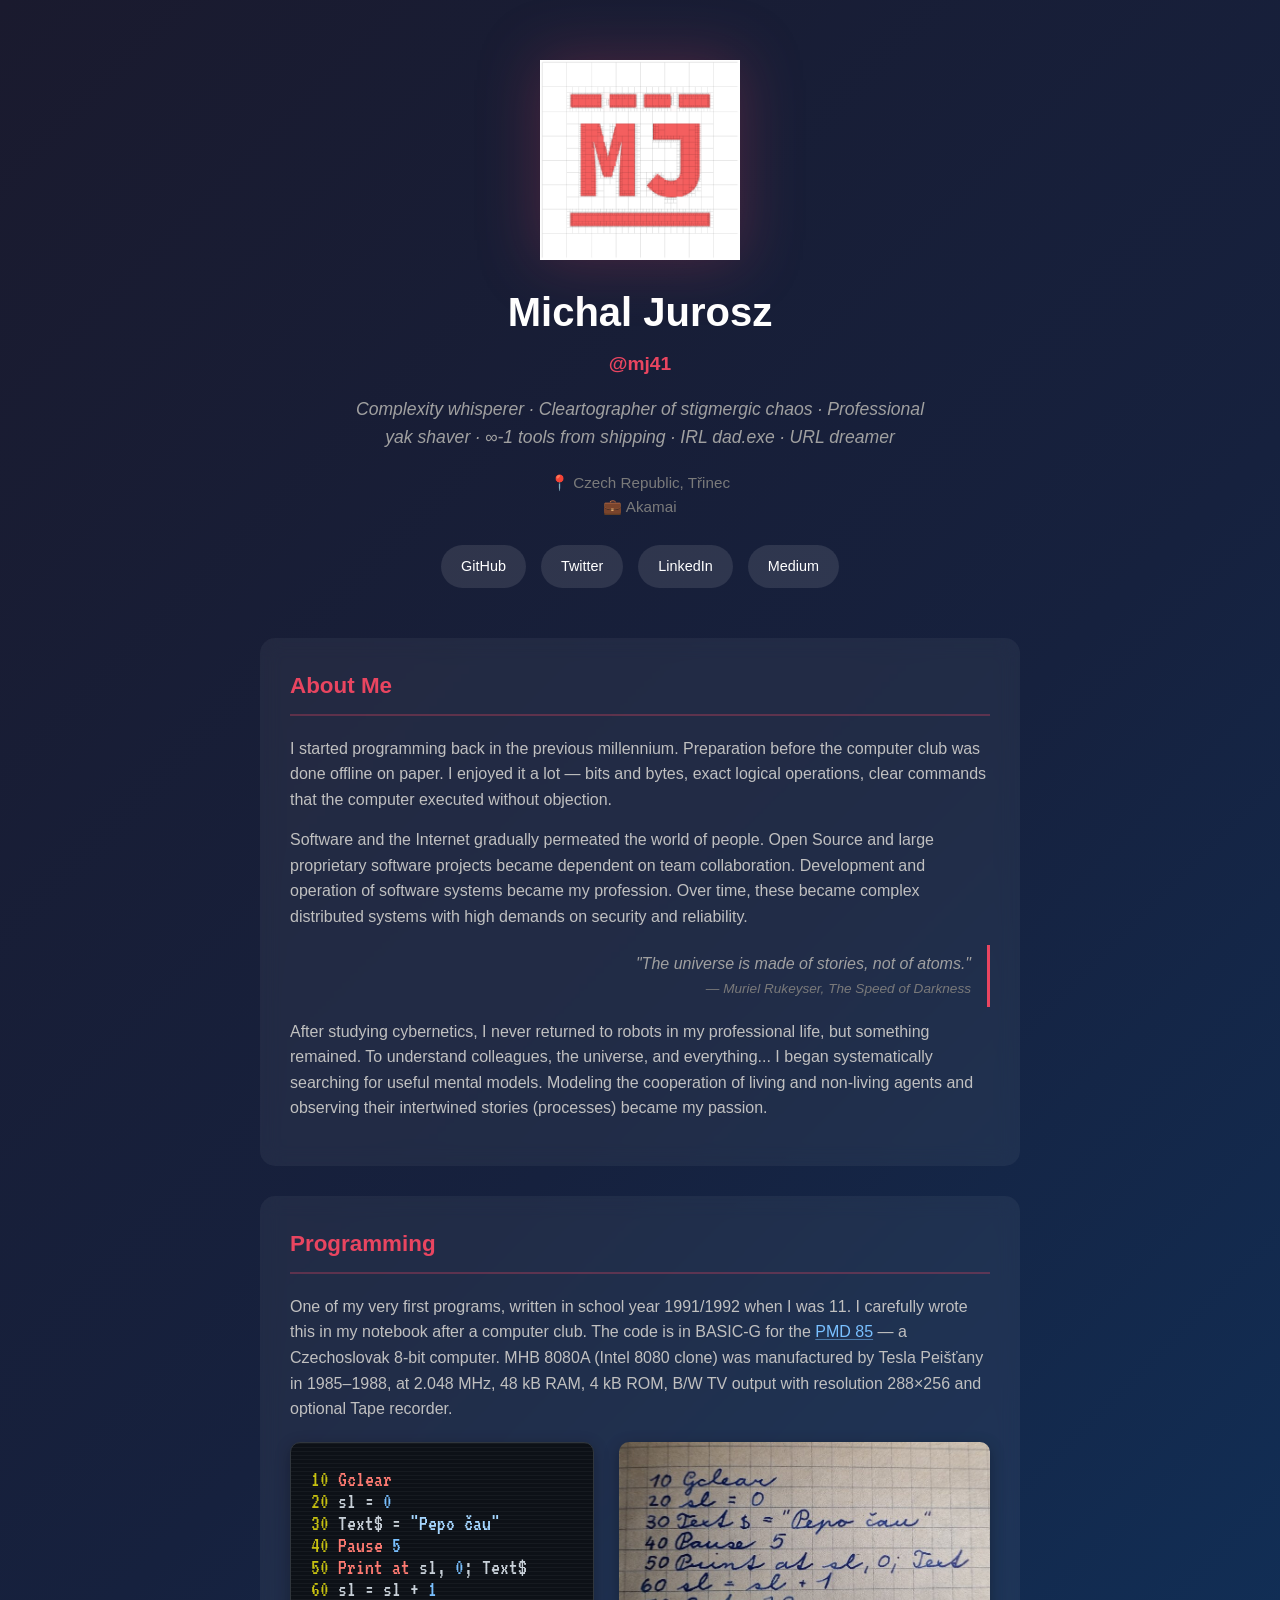
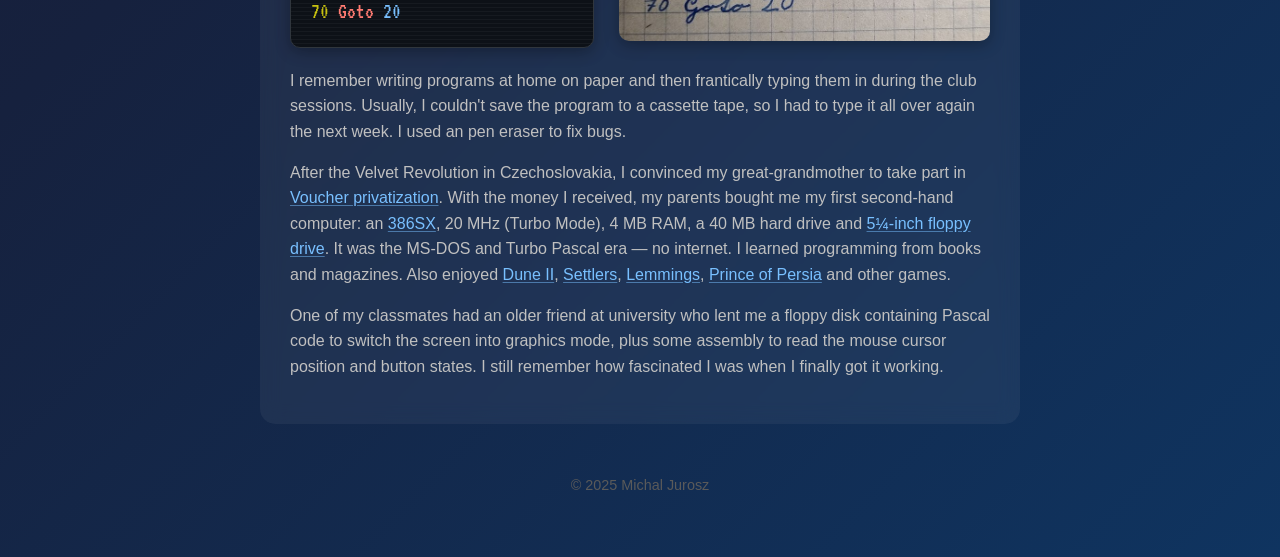
==== index.html @ a4646482 "Refresh to replace mj41.cz" ====
<!DOCTYPE html>
<html lang="en">
<head>
    <meta charset="UTF-8">
    <meta name="viewport" content="width=device-width, initial-scale=1.0">
    <meta name="description" content="Personal website of Michal Jurosz (mj41) - Complexity whisperer and software engineer.">
    <title>Michal Jurosz | mj41</title>
    <link rel="preconnect" href="https://fonts.googleapis.com">
    <link rel="preconnect" href="https://fonts.gstatic.com" crossorigin>
    <link href="https://fonts.googleapis.com/css2?family=VT323&display=swap" rel="stylesheet">
    <link rel="stylesheet" href="style.css">
</head>
<body>
    <div class="container">
        <header class="profile-header">
            <img src="images/mj41logo.png" alt="MJ" class="logo">
            <h1>Michal Jurosz</h1>
            <p class="username">@mj41</p>
            <p class="tagline">
                Complexity whisperer · Cleartographer of stigmergic chaos · Professional yak shaver · ∞-1 tools from shipping · IRL dad.exe · URL dreamer
            </p>
            <p class="location">Czech Republic, Třinec</p>
            <p class="location company">Akamai</p>
            
            <div class="social-links">
                <a href="https://github.com/mj41" target="_blank" rel="noopener noreferrer">GitHub</a>
                <a href="https://twitter.com/mj41cz" target="_blank" rel="noopener noreferrer">Twitter</a>
                <a href="https://www.linkedin.com/in/jurosz/" target="_blank" rel="noopener noreferrer">LinkedIn</a>
                <a href="https://blog.mj41.cz/" target="_blank" rel="noopener noreferrer">Medium</a>
            </div>
        </header>

        <section class="section">
            <h2>About Me</h2>
            <p>
                I started programming back in the previous millennium. Preparation before the computer club was done offline on paper. I enjoyed it a lot — bits and bytes, exact logical operations, clear commands that the computer executed without objection.
            </p>
            <p>
                Software and the Internet gradually permeated the world of people. Open Source and large proprietary software projects became dependent on team collaboration. Development and operation of software systems became my profession. Over time, these became complex distributed systems with high demands on security and reliability.
            </p>
            <blockquote>
                "The universe is made of stories, not of atoms."
                <footer>— Muriel Rukeyser, The Speed of Darkness</footer>
            </blockquote>
            <p>
                After studying cybernetics, I never returned to robots in my professional life, but something remained. To understand colleagues, the universe, and everything... I began systematically searching for useful mental models. Modeling the cooperation of living and non-living agents and observing their intertwined stories (processes) became my passion.
            </p>
        </section>

        <section class="section">
            <h2>Programming</h2>
            <p>
                One of my very first programs, written in school year 1991/1992 when I was 11. I carefully wrote this in my notebook after a computer club. The code is in BASIC-G for the <a href="https://en.wikipedia.org/wiki/PMD_85">PMD 85</a> — a Czechoslovak 8-bit computer. MHB 8080A (Intel 8080 clone) was manufactured by Tesla Peišťany in 1985–1988, at 2.048 MHz, 48 kB RAM, 4 kB ROM, B/W TV output with resolution 288×256 and optional Tape recorder.
            </p>
            <div class="code-and-image">
                <div class="code-block pmd-screen">
                    <div><span class="line-num">10&nbsp;</span><span class="keyword">Gclear</span></div>
                    <div><span class="line-num">20&nbsp;</span>sl = <span class="number">0</span></div>
                    <div><span class="line-num">30&nbsp;</span>Text$ = <span class="string">"Pepo čau"</span></div>
                    <div><span class="line-num">40&nbsp;</span><span class="keyword">Pause</span> <span class="number">5</span></div>
                    <div><span class="line-num">50&nbsp;</span><span class="keyword">Print at</span> sl, <span class="number">0</span>; Text$</div>
                    <div><span class="line-num">60&nbsp;</span>sl = sl + <span class="number">1</span></div>
                    <div><span class="line-num">70&nbsp;</span><span class="keyword">Goto</span> <span class="number">20</span></div>
                </div>
                <div class="notebook-image">
                    <img src="images/program-1-web.jpg" alt="My first program - handwritten BASIC code in notebook">
                </div>
            </div>
            <p>
                I remember writing programs at home on paper and then frantically typing them in during the club sessions. Usually, I couldn't save the program to a cassette tape, so I had to type it all over again the next week. I used an pen eraser to fix bugs.
            </p>
            <p>
                After the Velvet Revolution in Czechoslovakia, I convinced my great-grandmother to take part in <a href="https://en.wikipedia.org/wiki/Voucher_privatization">Voucher privatization</a>. With the money I received, my parents bought me my first second-hand computer: an <a href="https://en.wikipedia.org/wiki/I386#80386SX">386SX</a>, 20 MHz (Turbo Mode), 4 MB RAM, a 40 MB hard drive and <a href="https://en.wikipedia.org/wiki/Floppy_disk#5%C2%BC-inch">5¼-inch floppy drive</a>. It was the MS-DOS and Turbo Pascal era — no internet. I learned programming from books and magazines. Also enjoyed <a href="https://en.wikipedia.org/wiki/Dune_II">Dune II</a>, <a href="https://en.wikipedia.org/wiki/The_Settlers">Settlers</a>, <a href="https://en.wikipedia.org/wiki/Lemmings_(video_game)">Lemmings</a>, <a href="https://en.wikipedia.org/wiki/Prince_of_Persia_(1989_video_game)">Prince of Persia</a> and other games.
            </p>
            <p>
                One of my classmates had an older friend at university who lent me a floppy disk containing Pascal code to switch the screen into graphics mode, plus some assembly to read the mouse cursor position and button states. I still remember how fascinated I was when I finally got it working.
            </p>
        </section>

        <footer class="footer">
            <p>© 2025 Michal Jurosz</p>
        </footer>
    </div>
</body>
</html>
---- style.css ----
* {
    margin: 0;
    padding: 0;
    box-sizing: border-box;
}

body {
    font-family: -apple-system, BlinkMacSystemFont, 'Segoe UI', Roboto, Oxygen, Ubuntu, sans-serif;
    background: linear-gradient(135deg, #1a1a2e 0%, #16213e 50%, #0f3460 100%);
    color: #e4e4e4;
    min-height: 100vh;
    line-height: 1.6;
}

a {
    color: #79c0ff;
    text-decoration: underline;
    text-decoration-color: rgba(121, 192, 255, 0.5);
    text-underline-offset: 2px;
}

a:hover {
    color: #a5d6ff;
    text-decoration-color: rgba(165, 214, 255, 0.8);
}

.container {
    max-width: 800px;
    margin: 0 auto;
    padding: 60px 20px;
}

.profile-header {
    text-align: center;
    margin-bottom: 50px;
}

.logo {
    width: 200px;
    height: auto;
    margin: 0 auto 20px;
    display: block;
    filter: drop-shadow(0 0 30px rgba(233, 69, 96, 0.25));
}

h1 {
    font-size: 2.5em;
    color: #fff;
    margin-bottom: 5px;
}

.username {
    color: #e94560;
    font-size: 1.2em;
    margin-bottom: 15px;
    font-weight: bold;
}

.tagline {
    color: #a0a0a0;
    font-style: italic;
    max-width: 600px;
    margin: 0 auto 20px;
    font-size: 1.1em;
}

.location {
    color: #7a7a7a;
    font-size: 0.95em;
}

.location::before {
    content: "📍 ";
}

.company::before {
    content: "💼 ";
}

.social-links {
    display: flex;
    justify-content: center;
    gap: 15px;
    margin-top: 25px;
    flex-wrap: wrap;
}

.social-links a {
    display: inline-flex;
    align-items: center;
    gap: 8px;
    padding: 10px 20px;
    background: rgba(255, 255, 255, 0.1);
    color: #fff;
    text-decoration: none;
    border-radius: 25px;
    transition: all 0.3s ease;
    font-size: 0.9em;
}

.social-links a:hover {
    background: #e94560;
    transform: translateY(-2px);
}

.section {
    background: rgba(255, 255, 255, 0.05);
    border-radius: 15px;
    padding: 30px;
    margin-bottom: 30px;
    backdrop-filter: blur(10px);
}

.section h2 {
    color: #e94560;
    margin-bottom: 20px;
    font-size: 1.4em;
    border-bottom: 2px solid rgba(233, 69, 96, 0.3);
    padding-bottom: 10px;
}

.section p {
    color: #c0c0c0;
    margin-bottom: 15px;
}

blockquote {
    border-left: none;
    border-right: 3px solid #e94560;
    padding: 8px 16px 8px 0;
    margin: 12px 0;
    max-width: 560px;
    margin-left: auto;
    font-style: italic;
    text-align: right;
    line-height: 1.35;
    color: #a0a0a0;
}

blockquote footer {
    margin-top: 6px;
    font-size: 0.85em;
    text-align: right;
    color: #7a7a7a;
}

.footer {
    text-align: center;
    margin-top: 50px;
    color: #5a5a5a;
    font-size: 0.9em;
}

.code-block {
    background: #0d1117;
    border-radius: 10px;
    box-shadow: 0 4px 15px rgba(0, 0, 0, 0.3);
    padding: 25px 10px 0 25px;
    font-family: 'VT323', 'Courier New', monospace;
    font-size: 22px;
    line-height: 1;
    color: #c9d1d9;
    overflow-x: auto;
    margin: 15px 0;
    border: 1px solid #30363d;
}

.code-block > div {
    white-space: nowrap;
}

.pmd-screen {
    max-width: 364px;
    padding: 25px 20px;
    background-image: linear-gradient(rgba(255, 255, 255, 0.04) 1px, transparent 1px);
    background-size: 100% 4px;
    overflow-y: hidden;
}

.code-block .line-num {
    color: #c7c110;
    display: inline-block;
    min-width: 3ch;
    text-align: right;
}

.code-block .keyword {
    color: #ff7b72;
}

.code-block .string {
    color: #a5d6ff;
}

.code-block .number {
    color: #79c0ff;
}

.code-and-image {
    display: grid;
    grid-template-columns: 0.9fr 1.1fr;
    gap: 25px;
    align-items: start;
    margin: 20px 0;
}

@media (max-width: 700px) {
    .code-and-image {
        grid-template-columns: 1fr;
    }
}

.code-and-image .code-block {
    margin: 0;
}

.code-and-image .notebook-image {
    border-radius: 10px;
    overflow: hidden;
    box-shadow: 0 4px 15px rgba(0, 0, 0, 0.3);
}

.code-and-image .notebook-image img {
    width: 100%;
    height: auto;
    display: block;
}
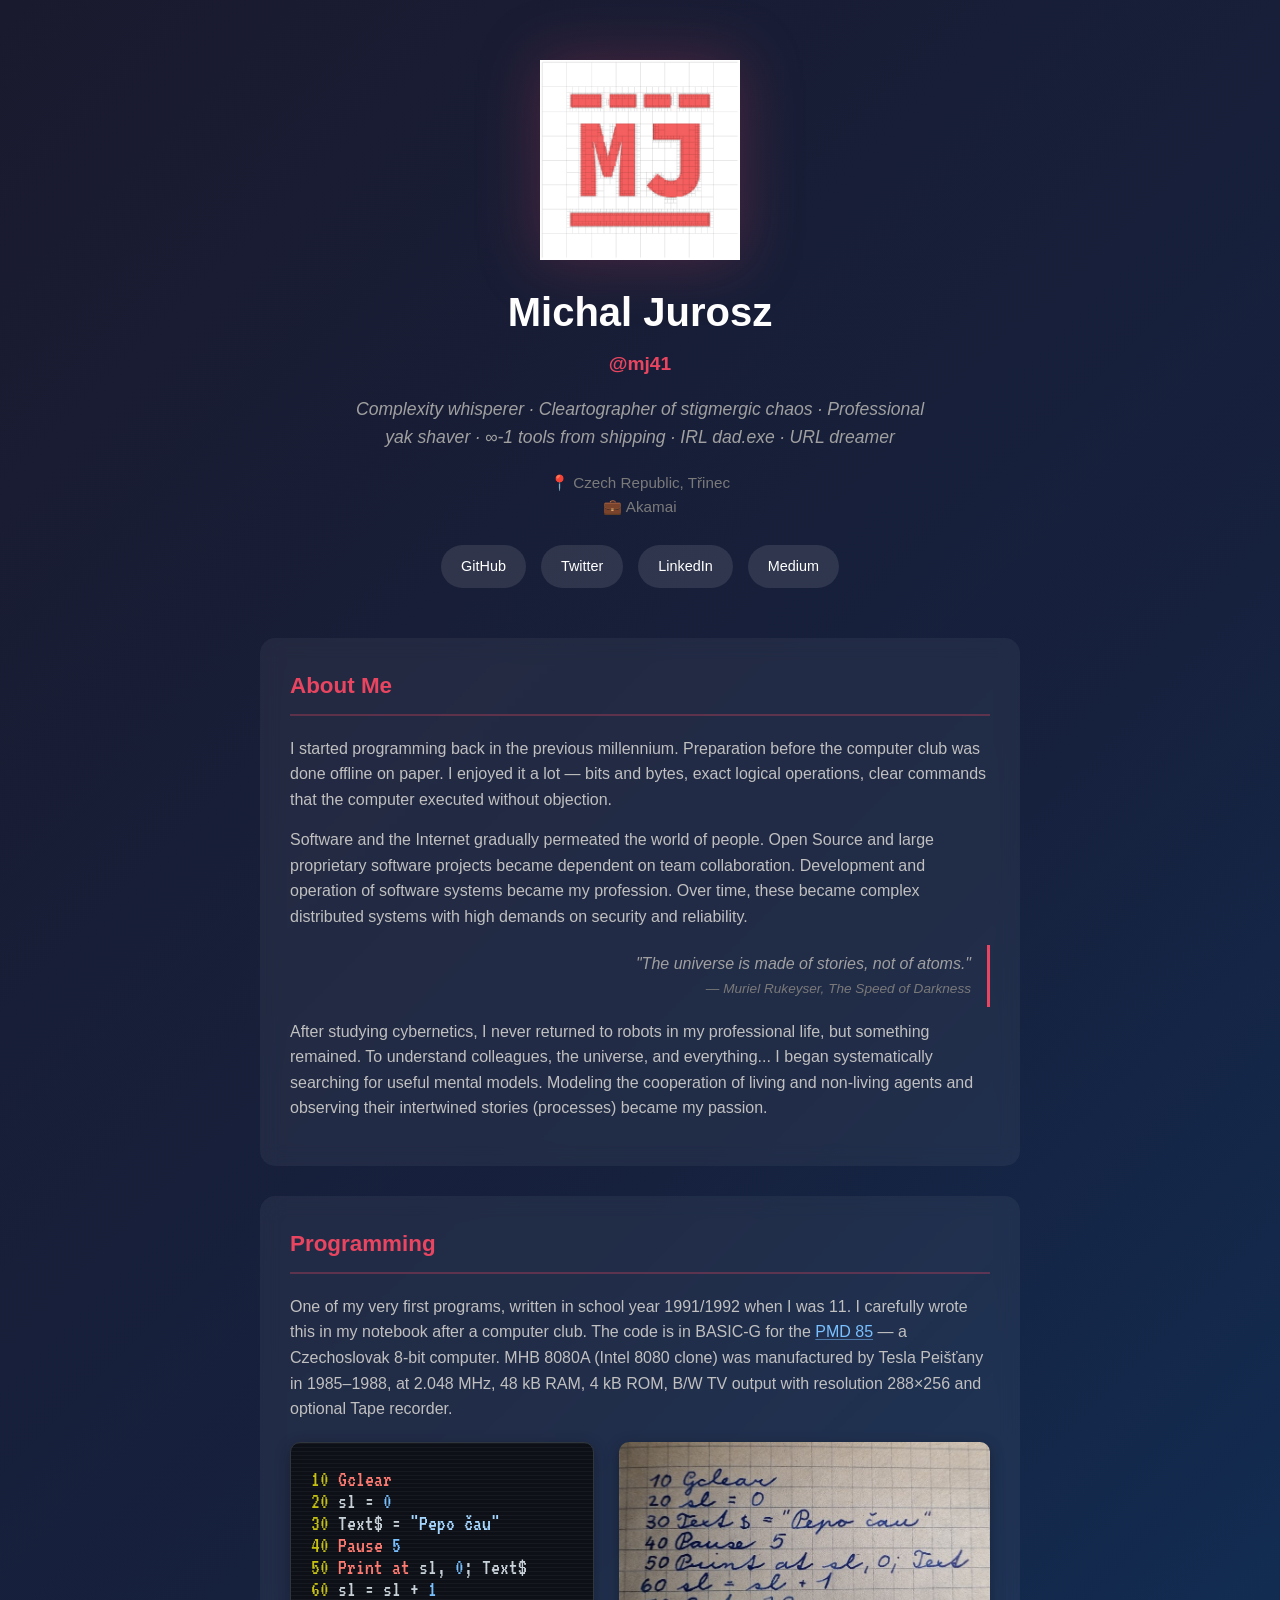
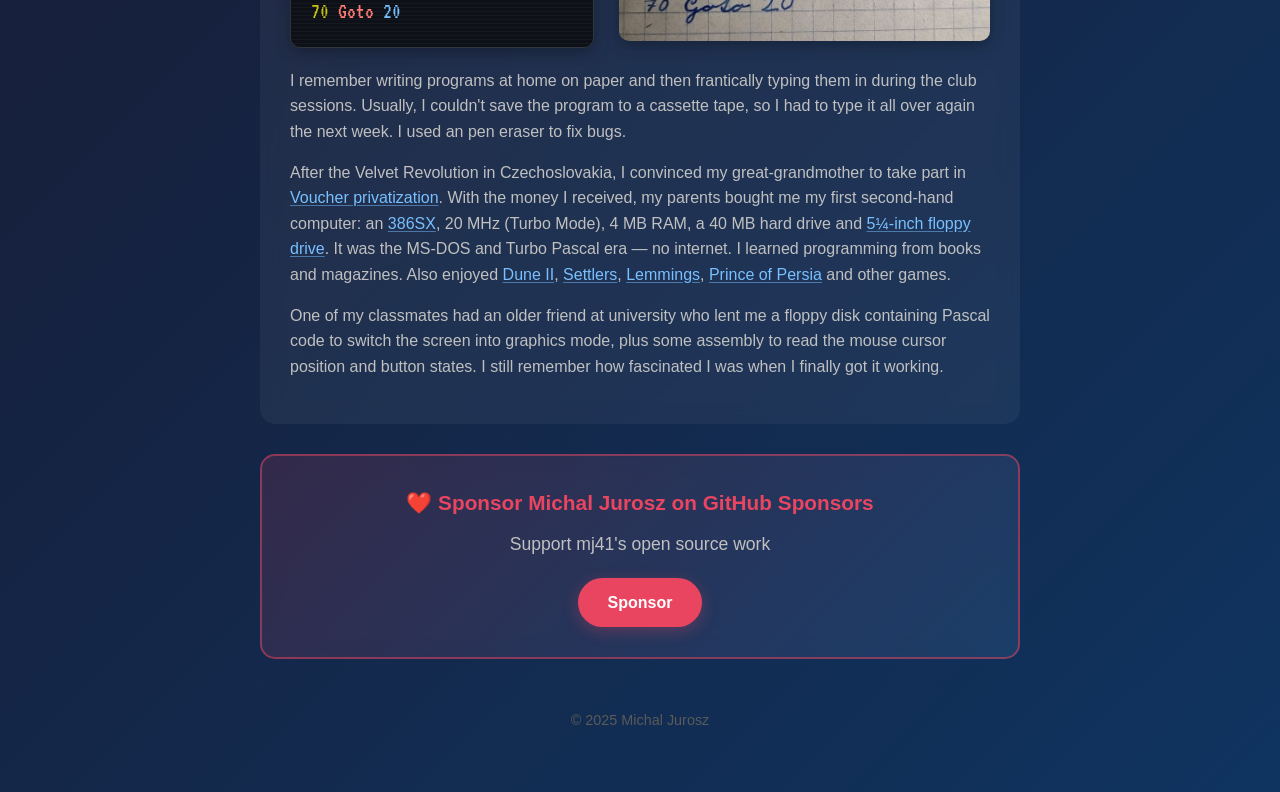
==== commit 8cb87abb: "Sponsors link" ====
--- a/index.html
+++ b/index.html
@@ -21,7 +21,7 @@
             </p>
             <p class="location">Czech Republic, Třinec</p>
             <p class="location company">Akamai</p>
-            
+
             <div class="social-links">
                 <a href="https://github.com/mj41" target="_blank" rel="noopener noreferrer">GitHub</a>
                 <a href="https://twitter.com/mj41cz" target="_blank" rel="noopener noreferrer">Twitter</a>
@@ -77,6 +77,14 @@
             </p>
         </section>
 
+        <section class="sponsor-section">
+            <div class="sponsor-content">
+                <h2>❤️ Sponsor Michal Jurosz on GitHub Sponsors</h2>
+                <p>Support mj41's open source work</p>
+                <a href="https://github.com/sponsors/mj41" target="_blank" rel="noopener noreferrer" class="sponsor-button">Sponsor</a>
+            </div>
+        </section>
+
         <footer class="footer">
             <p>© 2025 Michal Jurosz</p>
         </footer>
--- a/style.css
+++ b/style.css
@@ -100,6 +100,46 @@
 
 .social-links a:hover {
     background: #e94560;
+    transform: translateY(-2px);
+}
+
+.sponsor-section {
+    background: linear-gradient(135deg, rgba(233, 69, 96, 0.15), rgba(121, 192, 255, 0.1));
+    border: 2px solid rgba(233, 69, 96, 0.5);
+    border-radius: 15px;
+    padding: 30px;
+    margin-bottom: 30px;
+    backdrop-filter: blur(10px);
+    text-align: center;
+}
+
+.sponsor-content h2 {
+    color: #e94560;
+    margin-bottom: 10px;
+    font-size: 1.3em;
+}
+
+.sponsor-content p {
+    color: #c0c0c0;
+    margin-bottom: 20px;
+    font-size: 1.1em;
+}
+
+.sponsor-button {
+    display: inline-block;
+    padding: 12px 30px;
+    background: #e94560;
+    color: #fff !important;
+    text-decoration: none !important;
+    border-radius: 25px;
+    font-weight: bold;
+    transition: all 0.3s ease;
+    box-shadow: 0 4px 15px rgba(233, 69, 96, 0.3);
+}
+
+.sponsor-button:hover {
+    background: #ff5a7a;
+    box-shadow: 0 6px 20px rgba(233, 69, 96, 0.5);
     transform: translateY(-2px);
 }
 
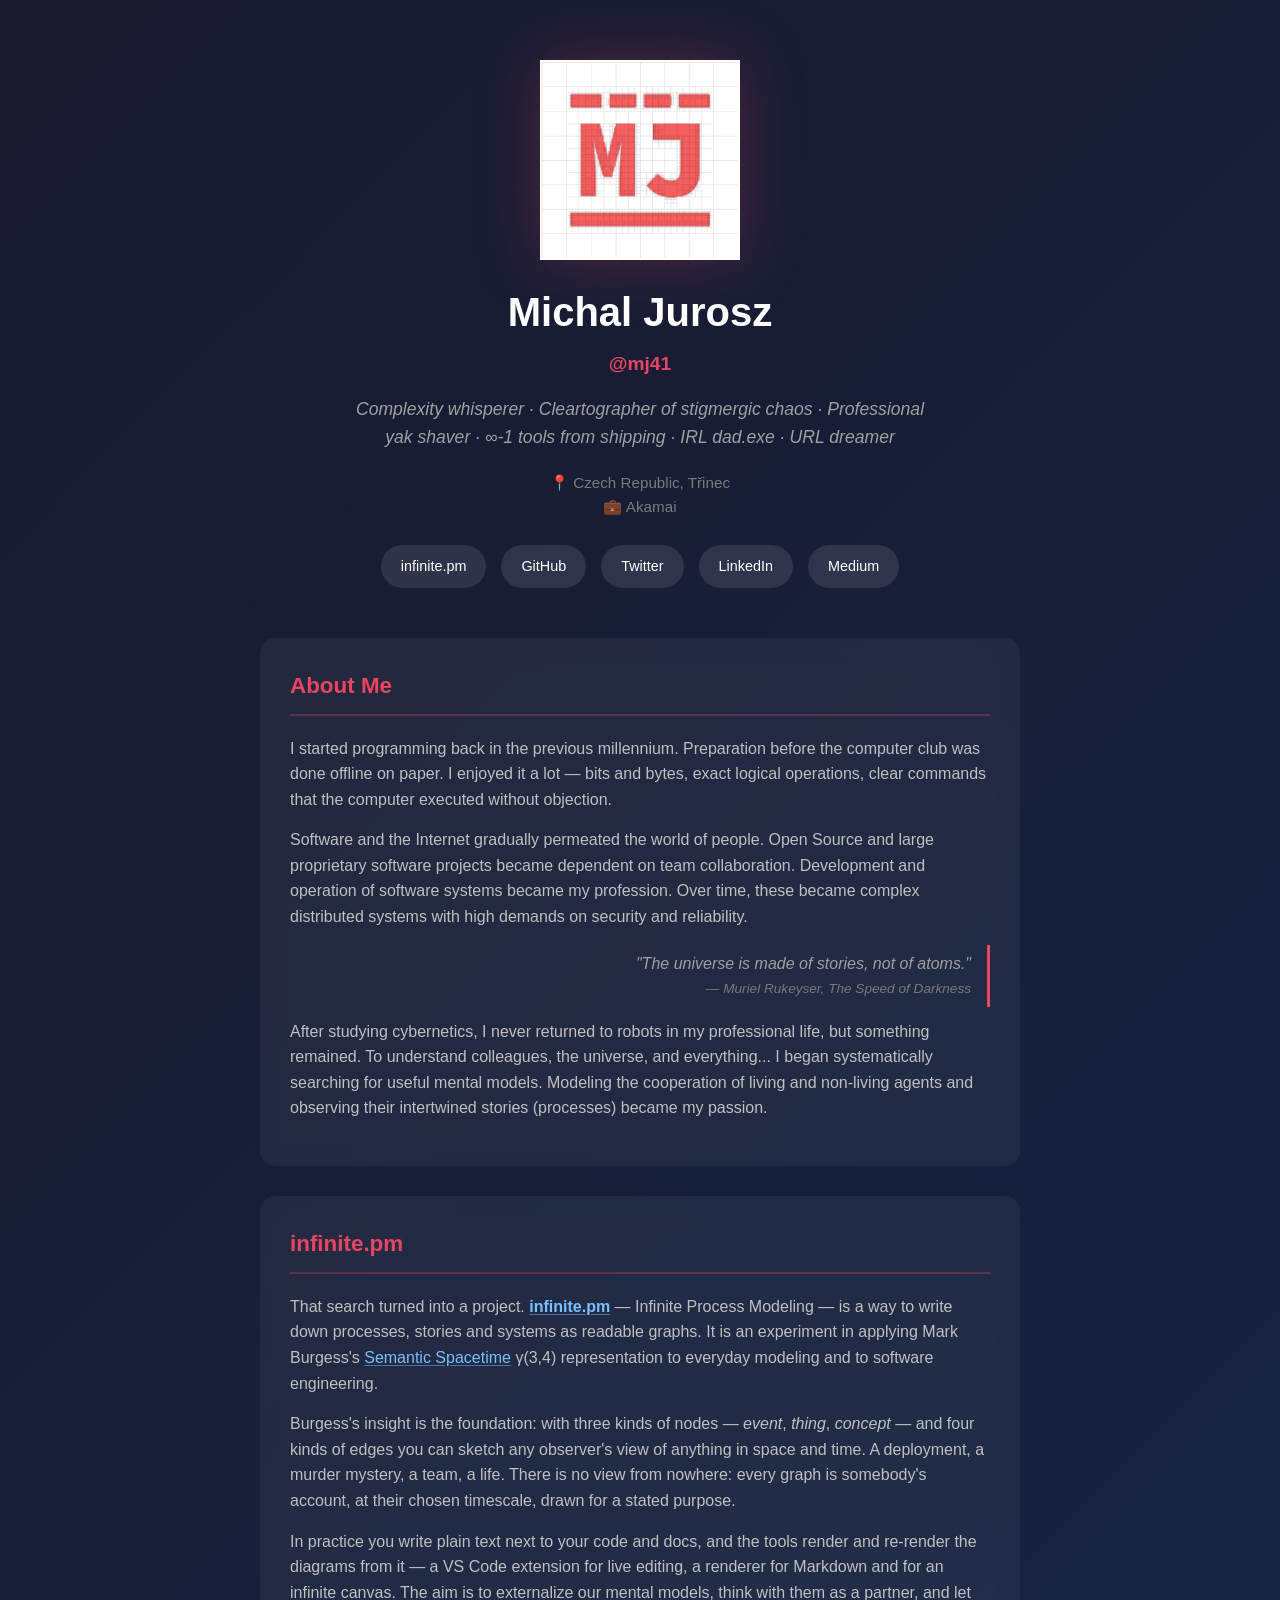
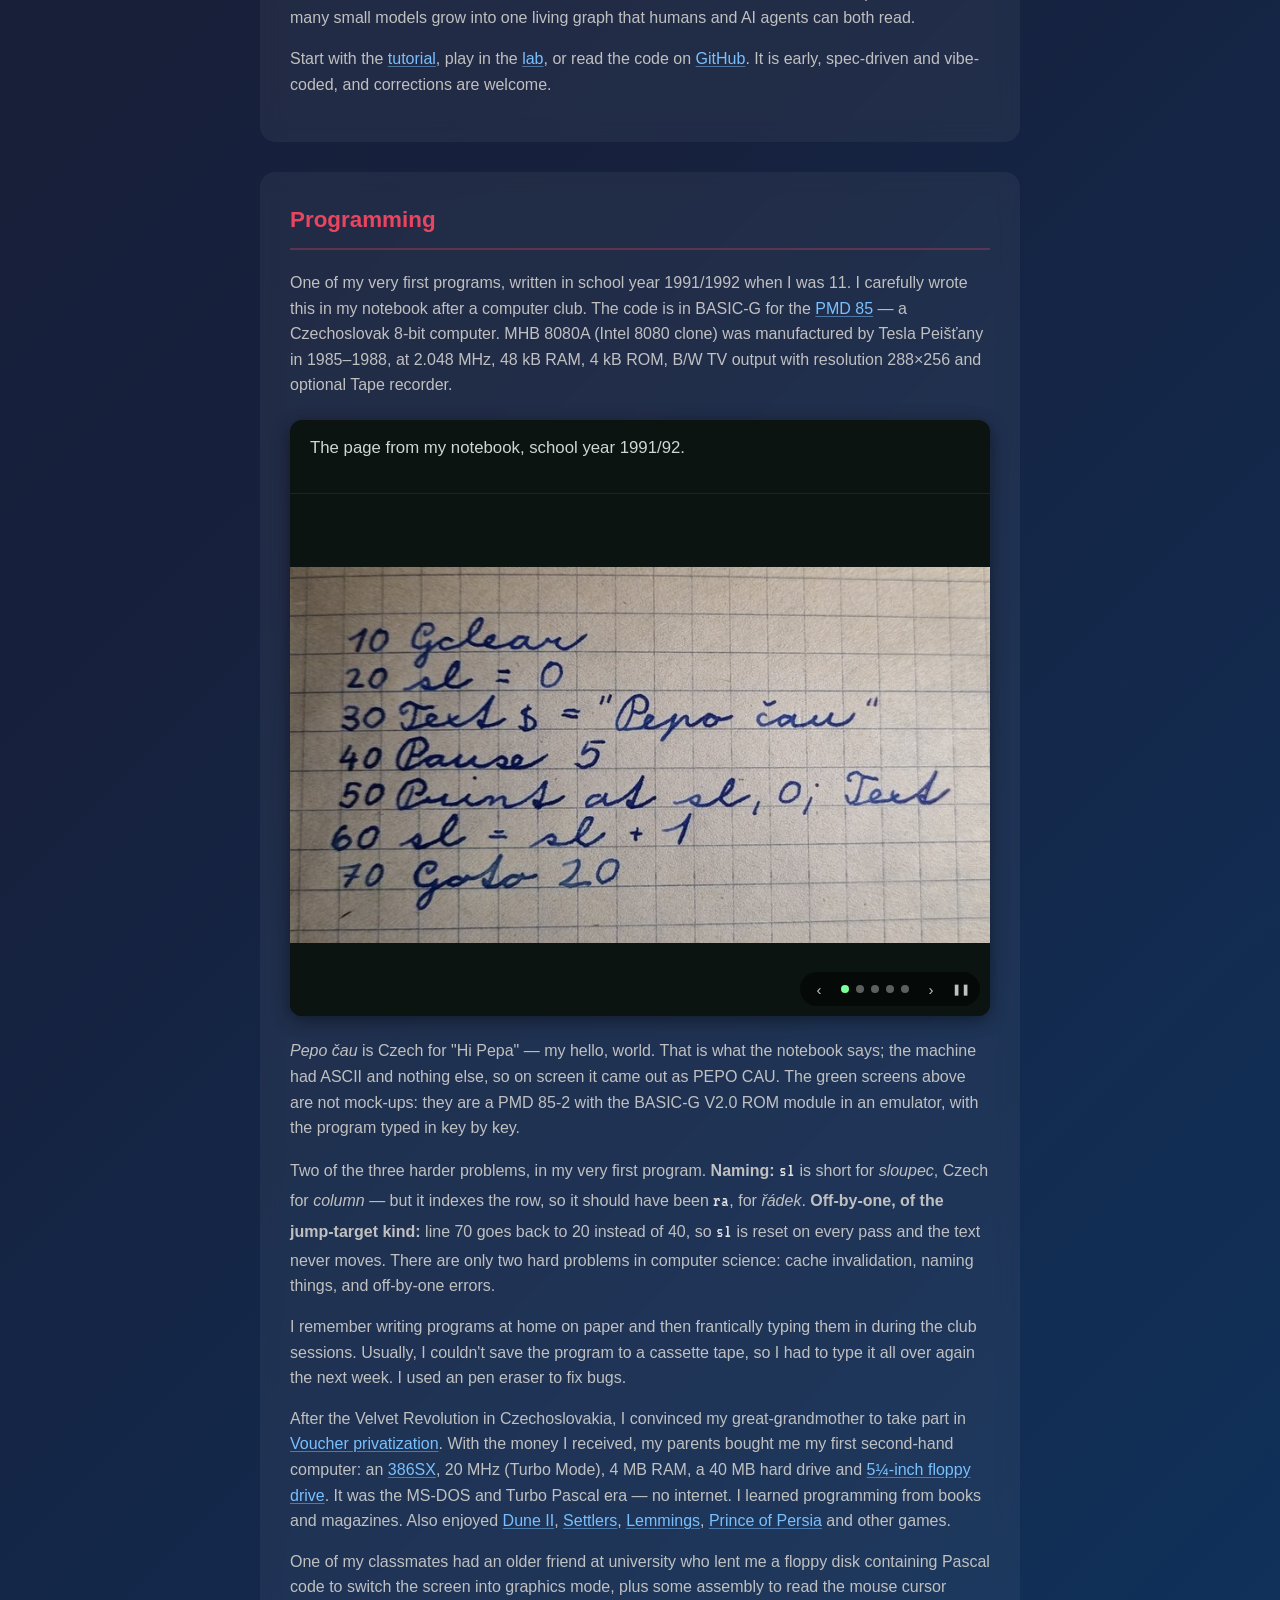
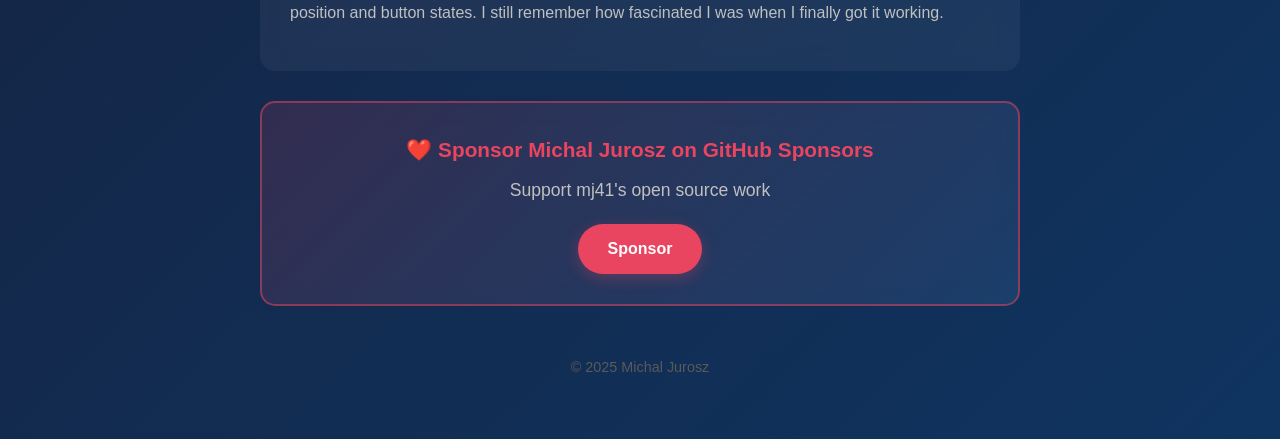
==== commit 0cab79da: "Add infinite.pm, a five-way slideshow of the first program, section anchors infinite.pm: a section b" ====
--- a/index.html
+++ b/index.html
@@ -23,6 +23,7 @@
             <p class="location company">Akamai</p>
 
             <div class="social-links">
+                <a href="https://infinite.pm" target="_blank" rel="noopener noreferrer">infinite.pm</a>
                 <a href="https://github.com/mj41" target="_blank" rel="noopener noreferrer">GitHub</a>
                 <a href="https://twitter.com/mj41cz" target="_blank" rel="noopener noreferrer">Twitter</a>
                 <a href="https://www.linkedin.com/in/jurosz/" target="_blank" rel="noopener noreferrer">LinkedIn</a>
@@ -30,8 +31,8 @@
             </div>
         </header>
 
-        <section class="section">
-            <h2>About Me</h2>
+        <section class="section" id="about">
+            <h2>About Me<a class="anchor" href="#about" aria-label="Link to this section">#</a></h2>
             <p>
                 I started programming back in the previous millennium. Preparation before the computer club was done offline on paper. I enjoyed it a lot — bits and bytes, exact logical operations, clear commands that the computer executed without objection.
             </p>
@@ -47,25 +48,86 @@
             </p>
         </section>
 
-        <section class="section">
-            <h2>Programming</h2>
+        <section class="section" id="infinite-pm">
+            <h2>infinite.pm<a class="anchor" href="#infinite-pm" aria-label="Link to this section">#</a></h2>
+            <p>
+                That search turned into a project. <a href="https://infinite.pm" target="_blank" rel="noopener noreferrer"><strong>infinite.pm</strong></a> — Infinite Process Modeling — is a way to write down processes, stories and systems as readable graphs. It is an experiment in applying Mark Burgess's <a href="https://semantic.st/" target="_blank" rel="noopener noreferrer">Semantic Spacetime</a> γ(3,4) representation to everyday modeling and to software engineering.
+            </p>
+            <p>
+                Burgess's insight is the foundation: with three kinds of nodes — <em>event</em>, <em>thing</em>, <em>concept</em> — and four kinds of edges you can sketch any observer's view of anything in space and time. A deployment, a murder mystery, a team, a life. There is no view from nowhere: every graph is somebody's account, at their chosen timescale, drawn for a stated purpose.
+            </p>
+            <p>
+                In practice you write plain text next to your code and docs, and the tools render and re-render the diagrams from it — a VS Code extension for live editing, a renderer for Markdown and for an infinite canvas. The aim is to externalize our mental models, think with them as a partner, and let many small models grow into one living graph that humans and AI agents can both read.
+            </p>
+            <p>
+                Start with the <a href="https://github.com/infinite-pm/ipm-intro" target="_blank" rel="noopener noreferrer">tutorial</a>, play in the <a href="https://lab.infinite.pm" target="_blank" rel="noopener noreferrer">lab</a>, or read the code on <a href="https://github.com/infinite-pm" target="_blank" rel="noopener noreferrer">GitHub</a>. It is early, spec-driven and vibe-coded, and corrections are welcome.
+            </p>
+        </section>
+
+        <section class="section" id="programming">
+            <h2>Programming<a class="anchor" href="#programming" aria-label="Link to this section">#</a></h2>
             <p>
                 One of my very first programs, written in school year 1991/1992 when I was 11. I carefully wrote this in my notebook after a computer club. The code is in BASIC-G for the <a href="https://en.wikipedia.org/wiki/PMD_85">PMD 85</a> — a Czechoslovak 8-bit computer. MHB 8080A (Intel 8080 clone) was manufactured by Tesla Peišťany in 1985–1988, at 2.048 MHz, 48 kB RAM, 4 kB ROM, B/W TV output with resolution 288×256 and optional Tape recorder.
             </p>
-            <div class="code-and-image">
-                <div class="code-block pmd-screen">
-                    <div><span class="line-num">10&nbsp;</span><span class="keyword">Gclear</span></div>
-                    <div><span class="line-num">20&nbsp;</span>sl = <span class="number">0</span></div>
-                    <div><span class="line-num">30&nbsp;</span>Text$ = <span class="string">"Pepo čau"</span></div>
-                    <div><span class="line-num">40&nbsp;</span><span class="keyword">Pause</span> <span class="number">5</span></div>
-                    <div><span class="line-num">50&nbsp;</span><span class="keyword">Print at</span> sl, <span class="number">0</span>; Text$</div>
-                    <div><span class="line-num">60&nbsp;</span>sl = sl + <span class="number">1</span></div>
-                    <div><span class="line-num">70&nbsp;</span><span class="keyword">Goto</span> <span class="number">20</span></div>
+            <figure class="program-figure" id="first-program">
+                <figcaption class="screen-caption" id="screen-caption">The page from my notebook, school year 1991/92.</figcaption>
+                <div class="screen-cycle" id="screen-cycle" tabindex="0"
+                     aria-roledescription="carousel" aria-label="My first program, five ways">
+                    <img class="screen-view is-active" src="images/program-1-web.jpg"
+                         width="800" height="431" decoding="async"
+                         data-caption="The page from my notebook, school year 1991/92."
+                         alt="My first program - handwritten BASIC code in a squared notebook">
+                    <div class="screen-view screen-view--art"
+                         data-caption="The same listing, typeset.">
+                        <div class="code-block">
+                            <div class="banner">BASIC-G /V2.0</div>
+                            <div>&nbsp;</div>
+                            <div><span class="line-num">10&nbsp;</span><span class="keyword">Gclear</span></div>
+                            <div><span class="line-num">20&nbsp;</span>sl = <span class="number">0</span></div>
+                            <div><span class="line-num">30&nbsp;</span>Text$ = <span class="string">"Pepo čau"</span></div>
+                            <div><span class="line-num">40&nbsp;</span><span class="keyword">Pause</span> <span class="number">5</span></div>
+                            <div><span class="line-num">50&nbsp;</span><span class="keyword">Print at</span> sl, <span class="number">0</span>; Text$</div>
+                            <div><span class="line-num">60&nbsp;</span>sl = sl + <span class="number">1</span></div>
+                            <div><span class="line-num">70&nbsp;</span><span class="keyword">Goto</span> <span class="number">20</span></div>
+                        </div>
+                    </div>
+                    <img class="screen-view screen-view--real" src="images/pmd85-screen.jpg"
+                         width="1116" height="833" loading="lazy" decoding="async"
+                         data-caption="And on the machine itself, typed in key by key: a PMD 85-2 with the BASIC-G V2.0 ROM module, 48 columns by 32 rows of green phosphor. No Czech diacritics anywhere in the ROM, so it is PEPO CAU."
+                         alt="The same BASIC-G listing on the green screen of a PMD 85: BASIC-G /V2.0, 10 GCLEAR, 20 SL = 0, 30 TEXT$ = &quot;PEPO CAU&quot;, 40 PAUSE 5, 50 PRINT AT SL, 0; TEXT$, 60 SL = SL + 1, 70 GOTO 20">
+                    <div class="screen-view screen-view--art"
+                         data-caption="Fixed 35 years later: ra for řádek (row), and line 80 jumps to 40 instead of 20, so the counter survives the pass. Line 70 wraps it at the bottom of the 32-row screen.">
+                        <div class="code-block">
+                            <div class="banner">BASIC-G /V2.0</div>
+                            <div>&nbsp;</div>
+                            <div><span class="line-num">10&nbsp;</span><span class="keyword">Gclear</span></div>
+                            <div><span class="line-num">20&nbsp;</span><span class="fixed">ra</span> = <span class="number">0</span></div>
+                            <div><span class="line-num">30&nbsp;</span>Text$ = <span class="string">"PEPO CAU"</span></div>
+                            <div><span class="line-num">40&nbsp;</span><span class="keyword">Pause</span> <span class="number">5</span></div>
+                            <div><span class="line-num">50&nbsp;</span><span class="keyword">Print at</span> <span class="fixed">ra</span>, <span class="number">0</span>; Text$</div>
+                            <div><span class="line-num">60&nbsp;</span><span class="fixed">ra</span> = <span class="fixed">ra</span> + <span class="number">1</span></div>
+                            <div><span class="line-num">70&nbsp;</span><span class="keyword">If</span> <span class="fixed">ra</span> &gt; <span class="number">31</span> <span class="keyword">Then</span> <span class="fixed">ra</span> = <span class="number">0</span></div>
+                            <div><span class="line-num">80&nbsp;</span><span class="keyword">Goto</span> <span class="fixed">40</span></div>
+                        </div>
+                    </div>
+                    <img class="screen-view" src="images/pmd85-fixed-run.jpg"
+                         width="1116" height="833" loading="lazy" decoding="async"
+                         data-caption="And the fixed version running on the same machine: PEPO CAU finally walks down the screen, one row per PAUSE."
+                         alt="The fixed program running on a PMD 85: PEPO CAU printed on every row down the green screen">
+                    <div class="screen-controls">
+                        <button class="sc-btn" type="button" data-act="prev" aria-label="Previous">‹</button>
+                        <span class="dots"></span>
+                        <button class="sc-btn" type="button" data-act="next" aria-label="Next">›</button>
+                        <button class="sc-btn sc-play" type="button" data-act="play" aria-label="Pause the slideshow" aria-pressed="false">❚❚</button>
+                    </div>
                 </div>
-                <div class="notebook-image">
-                    <img src="images/program-1-web.jpg" alt="My first program - handwritten BASIC code in notebook">
-                </div>
-            </div>
+            </figure>
+            <p>
+                <em>Pepo čau</em> is Czech for "Hi Pepa" — my hello, world. That is what the notebook says; the machine had ASCII and nothing else, so on screen it came out as PEPO CAU. The green screens above are not mock-ups: they are a PMD 85-2 with the BASIC-G V2.0 ROM module in an emulator, with the program typed in key by key.
+            </p>
+            <p>
+                Two of the three harder problems, in my very first program. <strong>Naming:</strong> <code>sl</code> is short for <em>sloupec</em>, Czech for <em>column</em> — but it indexes the row, so it should have been <code>ra</code>, for <em>řádek</em>. <strong>Off-by-one, of the jump-target kind:</strong> line 70 goes back to 20 instead of 40, so <code>sl</code> is reset on every pass and the text never moves. There are only two hard problems in computer science: cache invalidation, naming things, and off-by-one errors.
+            </p>
             <p>
                 I remember writing programs at home on paper and then frantically typing them in during the club sessions. Usually, I couldn't save the program to a cassette tape, so I had to type it all over again the next week. I used an pen eraser to fix bugs.
             </p>
@@ -77,7 +139,7 @@
             </p>
         </section>
 
-        <section class="sponsor-section">
+        <section class="sponsor-section" id="sponsor">
             <div class="sponsor-content">
                 <h2>❤️ Sponsor Michal Jurosz on GitHub Sponsors</h2>
                 <p>Support mj41's open source work</p>
@@ -89,5 +151,6 @@
             <p>© 2025 Michal Jurosz</p>
         </footer>
     </div>
+    <script src="script.js"></script>
 </body>
 </html>
--- a/style.css
+++ b/style.css
@@ -157,6 +157,36 @@
     font-size: 1.4em;
     border-bottom: 2px solid rgba(233, 69, 96, 0.3);
     padding-bottom: 10px;
+}
+
+/* Linkable sections: #about, #infinite-pm, #programming, #first-program, #sponsor */
+.section,
+.sponsor-section,
+.program-figure {
+    scroll-margin-top: 20px;
+}
+
+.anchor {
+    margin-left: 10px;
+    color: rgba(233, 69, 96, 0.55);
+    text-decoration: none;
+    opacity: 0;
+    transition: opacity 0.2s ease;
+}
+
+.section h2:hover .anchor,
+.anchor:focus-visible {
+    opacity: 1;
+}
+
+.anchor:hover {
+    color: #e94560;
+}
+
+@media (hover: none) {
+    .anchor {
+        opacity: 0.5;
+    }
 }
 
 .section p {
@@ -209,14 +239,6 @@
     white-space: nowrap;
 }
 
-.pmd-screen {
-    max-width: 364px;
-    padding: 25px 20px;
-    background-image: linear-gradient(rgba(255, 255, 255, 0.04) 1px, transparent 1px);
-    background-size: 100% 4px;
-    overflow-y: hidden;
-}
-
 .code-block .line-num {
     color: #c7c110;
     display: inline-block;
@@ -236,32 +258,149 @@
     color: #79c0ff;
 }
 
-.code-and-image {
+/* One program, four ways: the notebook page, the typeset listing, the PMD 85
+   screen and the fixed version. All four sit in one grid cell and cross-fade;
+   script.js cycles them and drives the controls. */
+
+.program-figure {
+    margin: 22px 0;
+    background: #0b1410;
+    border-radius: 12px;
+    overflow: hidden;
+    box-shadow: 0 4px 18px rgba(0, 0, 0, 0.45);
+}
+
+.screen-cycle {
+    position: relative;
     display: grid;
-    grid-template-columns: 0.9fr 1.1fr;
-    gap: 25px;
-    align-items: start;
-    margin: 20px 0;
-}
-
-@media (max-width: 700px) {
-    .code-and-image {
-        grid-template-columns: 1fr;
-    }
-}
-
-.code-and-image .code-block {
-    margin: 0;
-}
-
-.code-and-image .notebook-image {
-    border-radius: 10px;
-    overflow: hidden;
-    box-shadow: 0 4px 15px rgba(0, 0, 0, 0.3);
-}
-
-.code-and-image .notebook-image img {
+    background: #0b1410;
+    cursor: pointer;
+}
+
+.screen-cycle:focus-visible {
+    outline: 2px solid #79c0ff;
+    outline-offset: 3px;
+}
+
+.screen-view {
+    grid-area: 1 / 1;
+    transition: opacity 0.9s ease;
+}
+
+.screen-view:not(.is-active) {
+    opacity: 0;
+    pointer-events: none;
+}
+
+img.screen-view {
     width: 100%;
     height: auto;
     display: block;
-}
+    align-self: center;
+}
+
+.screen-view--art {
+    display: flex;
+    align-items: center;
+    justify-content: center;
+    padding: 5% 6%;
+    background-image: linear-gradient(rgba(255, 255, 255, 0.045) 1px, transparent 1px);
+    background-size: 100% 4px;
+}
+
+.screen-view--art .code-block {
+    margin: 0;
+    padding: 0;
+    border: none;
+    background: none;
+    box-shadow: none;
+    overflow: visible;
+    font-size: min(6.2vw, 34px);
+    line-height: 1.15;
+}
+
+.screen-view--art .banner {
+    color: #6a7a70;
+}
+
+.section code {
+    font-family: 'VT323', 'Courier New', monospace;
+    font-size: 1.2em;
+    color: #e0e0e0;
+}
+
+.code-block .fixed {
+    color: #7dff9a;
+}
+
+.screen-controls {
+    position: absolute;
+    right: 10px;
+    bottom: 10px;
+    display: flex;
+    align-items: center;
+    gap: 4px;
+    padding: 4px 6px;
+    border-radius: 20px;
+    background: rgba(0, 0, 0, 0.5);
+    backdrop-filter: blur(4px);
+}
+
+.sc-btn {
+    display: flex;
+    align-items: center;
+    justify-content: center;
+    width: 26px;
+    height: 26px;
+    padding: 0;
+    border: none;
+    border-radius: 50%;
+    background: none;
+    color: rgba(255, 255, 255, 0.75);
+    font-size: 15px;
+    line-height: 1;
+    cursor: pointer;
+    transition: background 0.2s ease, color 0.2s ease;
+}
+
+.sc-btn:hover,
+.sc-btn:focus-visible {
+    background: rgba(255, 255, 255, 0.15);
+    color: #fff;
+}
+
+.sc-play {
+    font-size: 11px;
+}
+
+.screen-controls .dots {
+    display: flex;
+    align-items: center;
+    gap: 7px;
+    padding: 0 5px;
+}
+
+.screen-controls .dot {
+    width: 8px;
+    height: 8px;
+    padding: 0;
+    border: none;
+    border-radius: 50%;
+    background: rgba(255, 255, 255, 0.35);
+    cursor: pointer;
+    transition: background 0.3s ease;
+}
+
+.screen-controls .dot.is-on {
+    background: #7dff9a;
+}
+
+.screen-caption {
+    color: #d0d6d2;
+    font-size: 1.05em;
+    line-height: 1.45;
+    margin: 0;
+    padding: 16px 20px 14px;
+    min-height: 4.4em;
+    border-bottom: 1px solid rgba(255, 255, 255, 0.07);
+}
